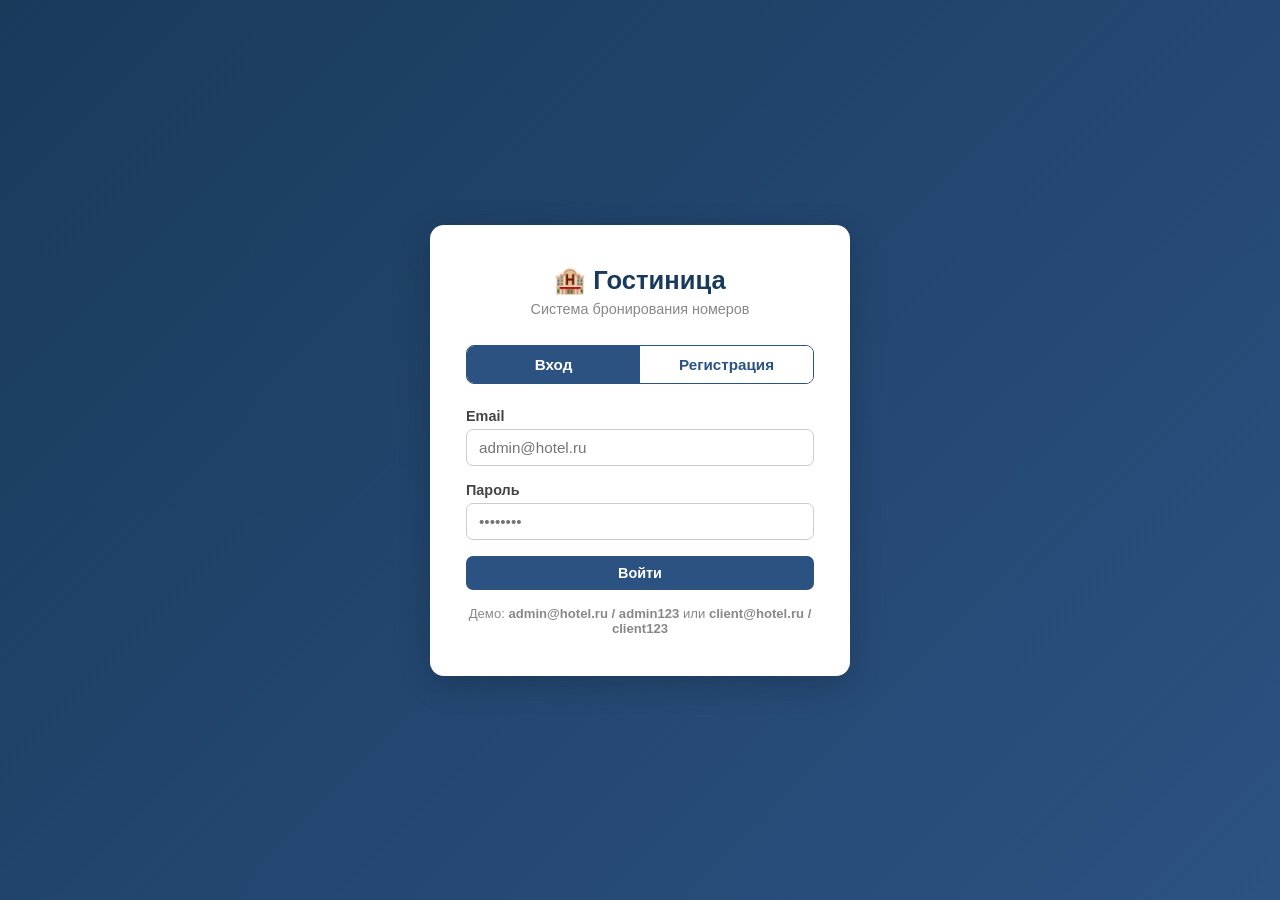
==== hotel/admin.html @ 2d4e582e "Add hotel booking system and DFD diagrams" ====
<!DOCTYPE html>
<html lang="ru">
<head>
  <meta charset="UTF-8">
  <meta name="viewport" content="width=device-width, initial-scale=1.0">
  <title>Панель администратора</title>
  <link rel="stylesheet" href="style.css">
</head>
<body>

<div class="header">
  <h1>🏨 Гостиница — Панель администратора</h1>
  <div class="user-info">
    <span id="user-name"></span>
    <button class="btn-logout" onclick="logout()">Выйти</button>
  </div>
</div>

<div class="nav">
  <button class="active" onclick="showPage('dashboard')">Обзор</button>
  <button onclick="showPage('rooms')">Номера</button>
  <button onclick="showPage('bookings')">Заявки на бронирование</button>
  <button onclick="showPage('clients')">Клиенты</button>
</div>

<div class="container">

  <!-- ОБЗОР -->
  <div id="page-dashboard" class="page active">
    <h2 style="margin-bottom:16px;color:#1a3a5c">Статистика</h2>
    <div class="stats">
      <div class="stat-card">
        <div class="num" id="stat-rooms">0</div>
        <div class="lbl">Всего номеров</div>
      </div>
      <div class="stat-card">
        <div class="num" id="stat-free">0</div>
        <div class="lbl">Свободно</div>
      </div>
      <div class="stat-card">
        <div class="num" id="stat-bookings">0</div>
        <div class="lbl">Заявок</div>
      </div>
      <div class="stat-card">
        <div class="num" id="stat-clients">0</div>
        <div class="lbl">Клиентов</div>
      </div>
    </div>
    <h3 style="margin-top:24px;margin-bottom:12px;color:#1a3a5c">Последние заявки</h3>
    <div class="table-wrap">
      <table>
        <thead><tr><th>Клиент</th><th>Номер</th><th>Заезд</th><th>Сумма</th><th>Статус</th></tr></thead>
        <tbody id="recent-bookings"></tbody>
      </table>
    </div>
  </div>

  <!-- НОМЕРА -->
  <div id="page-rooms" class="page">
    <div class="section-header">
      <h2>Управление номерами</h2>
      <button class="btn btn-success" onclick="openAddRoomModal()">+ Добавить номер</button>
    </div>
    <div class="table-wrap">
      <table>
        <thead><tr><th>Номер</th><th>Тип</th><th>Цена/ночь</th><th>Статус</th><th>Описание</th><th>Действия</th></tr></thead>
        <tbody id="rooms-body"></tbody>
      </table>
    </div>
  </div>

  <!-- ЗАЯВКИ -->
  <div id="page-bookings" class="page">
    <div class="section-header"><h2>Заявки на бронирование</h2></div>
    <div class="table-wrap">
      <table>
        <thead><tr><th>ID</th><th>Клиент</th><th>Телефон</th><th>Номер</th><th>Заезд</th><th>Выезд</th><th>Сумма</th><th>Статус</th><th>Действия</th></tr></thead>
        <tbody id="bookings-body"></tbody>
      </table>
    </div>
  </div>

  <!-- КЛИЕНТЫ -->
  <div id="page-clients" class="page">
    <div class="section-header"><h2>Клиенты</h2></div>
    <div class="table-wrap">
      <table>
        <thead><tr><th>ID</th><th>ФИО</th><th>Email</th><th>Телефон</th><th>Бронирований</th></tr></thead>
        <tbody id="clients-body"></tbody>
      </table>
    </div>
  </div>

</div>

<!-- МОДАЛЬНОЕ ОКНО ДОБАВЛЕНИЯ НОМЕРА -->
<div class="modal-overlay" id="room-modal">
  <div class="modal">
    <button class="modal-close" onclick="closeRoomModal()">×</button>
    <h2 id="room-modal-title">Добавить номер</h2>
    <div class="form-group">
      <label>Номер</label>
      <input type="text" id="room-number" placeholder="101" />
    </div>
    <div class="form-group">
      <label>Тип</label>
      <select id="room-type">
        <option>Стандарт</option>
        <option>Полулюкс</option>
        <option>Люкс</option>
      </select>
    </div>
    <div class="form-group">
      <label>Цена за ночь (₽)</label>
      <input type="number" id="room-price" placeholder="2500" />
    </div>
    <div class="form-group">
      <label>Описание</label>
      <textarea id="room-desc" rows="3" placeholder="Краткое описание номера"></textarea>
    </div>
    <div id="room-error" class="error-msg"></div>
    <button class="btn btn-success" style="width:100%;margin-top:8px" onclick="saveRoom()">Сохранить</button>
  </div>
</div>

<div class="toast" id="toast"></div>

<script src="db.js"></script>
<script>
  let currentUser = DB.getSession();
  let editingRoomId = null;

  if (!currentUser || currentUser.role !== 'admin') {
    location.href = 'index.html';
  }

  document.getElementById('user-name').textContent = currentUser.fio;

  function logout() { DB.clearSession(); location.href = 'index.html'; }

  function showPage(name) {
    document.querySelectorAll('.page').forEach(p => p.classList.remove('active'));
    document.querySelectorAll('.nav button').forEach(b => b.classList.remove('active'));
    document.getElementById('page-' + name).classList.add('active');
    event.target.classList.add('active');
    if (name === 'dashboard') renderDashboard();
    if (name === 'rooms') renderRooms();
    if (name === 'bookings') renderBookings();
    if (name === 'clients') renderClients();
  }

  function renderDashboard() {
    const rooms = DB.getRooms();
    const bookings = DB.getBookings();
    const clients = DB.getUsers().filter(u => u.role === 'client');

    document.getElementById('stat-rooms').textContent = rooms.length;
    document.getElementById('stat-free').textContent = rooms.filter(r => r.status === 'свободен').length;
    document.getElementById('stat-bookings').textContent = bookings.filter(b => b.status === 'ожидает').length;
    document.getElementById('stat-clients').textContent = clients.length;

    const recent = bookings.slice(-5).reverse();
    document.getElementById('recent-bookings').innerHTML = recent.length === 0
      ? '<tr><td colspan="5" style="text-align:center;color:#888">Заявок нет</td></tr>'
      : recent.map(b => {
        const client = DB.getUsers().find(u => u.id === b.userId);
        return `<tr>
          <td>${client ? client.fio : '—'}</td>
          <td>${b.roomNumber}</td>
          <td>${b.checkin}</td>
          <td>${b.total.toLocaleString()} ₽</td>
          <td><span class="badge pending">${b.status}</span></td>
        </tr>`;
      }).join('');
  }

  function renderRooms() {
    const rooms = DB.getRooms();
    const tbody = document.getElementById('rooms-body');
    tbody.innerHTML = rooms.map(r => `<tr>
      <td>${r.number}</td>
      <td>${r.type}</td>
      <td>${r.price.toLocaleString()} ₽</td>
      <td><span class="badge ${r.status === 'свободен' ? 'free' : 'busy'}">${r.status}</span></td>
      <td>${r.description || '—'}</td>
      <td>
        <button class="btn btn-warning btn-sm" onclick="editRoom(${r.id})">Изменить</button>
        <button class="btn btn-danger btn-sm" onclick="deleteRoom(${r.id})">Удалить</button>
      </td>
    </tr>`).join('');
  }

  function openAddRoomModal() {
    editingRoomId = null;
    document.getElementById('room-modal-title').textContent = 'Добавить номер';
    document.getElementById('room-number').value = '';
    document.getElementById('room-type').value = 'Стандарт';
    document.getElementById('room-price').value = '';
    document.getElementById('room-desc').value = '';
    document.getElementById('room-error').textContent = '';
    document.getElementById('room-modal').classList.add('open');
  }

  function editRoom(id) {
    const room = DB.getRooms().find(r => r.id === id);
    editingRoomId = id;
    document.getElementById('room-modal-title').textContent = 'Редактировать номер';
    document.getElementById('room-number').value = room.number;
    document.getElementById('room-type').value = room.type;
    document.getElementById('room-price').value = room.price;
    document.getElementById('room-desc').value = room.description || '';
    document.getElementById('room-error').textContent = '';
    document.getElementById('room-modal').classList.add('open');
  }

  function closeRoomModal() {
    document.getElementById('room-modal').classList.remove('open');
    editingRoomId = null;
  }

  function saveRoom() {
    const number = document.getElementById('room-number').value.trim();
    const type = document.getElementById('room-type').value;
    const price = parseInt(document.getElementById('room-price').value);
    const desc = document.getElementById('room-desc').value.trim();
    const err = document.getElementById('room-error');

    if (!number || !price || price <= 0) { err.textContent = 'Заполните все поля корректно'; return; }

    if (editingRoomId) {
      DB.updateRoom(editingRoomId, { number, type, price, description: desc });
      showToast('Номер обновлён');
    } else {
      DB.addRoom({ number, type, price, description: desc });
      showToast('Номер добавлен');
    }

    closeRoomModal();
    renderRooms();
  }

  function deleteRoom(id) {
    if (!confirm('Удалить номер?')) return;
    DB.deleteRoom(id);
    renderRooms();
    showToast('Номер удалён');
  }

  function renderBookings() {
    const bookings = DB.getBookings();
    const tbody = document.getElementById('bookings-body');
    if (bookings.length === 0) {
      tbody.innerHTML = '<tr><td colspan="9" style="text-align:center;color:#888">Заявок нет</td></tr>';
      return;
    }
    tbody.innerHTML = bookings.reverse().map(b => {
      const client = DB.getUsers().find(u => u.id === b.userId);
      const canApprove = b.status === 'ожидает';
      return `<tr>
        <td>${b.id}</td>
        <td>${client ? client.fio : '—'}</td>
        <td>${client ? client.phone : '—'}</td>
        <td>${b.roomNumber}</td>
        <td>${b.checkin}</td>
        <td>${b.checkout}</td>
        <td>${b.total.toLocaleString()} ₽</td>
        <td><span class="badge ${b.status === 'подтверждено' ? 'free' : b.status === 'отменено' || b.status === 'отклонено' ? 'busy' : 'pending'}">${b.status}</span></td>
        <td>
          ${canApprove ? `
            <button class="btn btn-success btn-sm" onclick="approveBooking(${b.id})">Подтвердить</button>
            <button class="btn btn-danger btn-sm" onclick="rejectBooking(${b.id})">Отклонить</button>
          ` : '—'}
        </td>
      </tr>`;
    }).join('');
  }

  function approveBooking(id) {
    const booking = DB.getBookings().find(b => b.id === id);
    DB.updateBooking(id, { status: 'подтверждено' });
    DB.updateRoom(booking.roomId, { status: 'занят' });
    DB.addNotification(booking.userId, `Ваша заявка на номер ${booking.roomNumber} подтверждена!`);
    renderBookings();
    showToast('Заявка подтверждена');
  }

  function rejectBooking(id) {
    const booking = DB.getBookings().find(b => b.id === id);
    DB.updateBooking(id, { status: 'отклонено' });
    DB.addNotification(booking.userId, `Ваша заявка на номер ${booking.roomNumber} отклонена.`);
    renderBookings();
    showToast('Заявка отклонена');
  }

  function renderClients() {
    const clients = DB.getUsers().filter(u => u.role === 'client');
    const bookings = DB.getBookings();
    const tbody = document.getElementById('clients-body');
    tbody.innerHTML = clients.map(c => {
      const count = bookings.filter(b => b.userId === c.id).length;
      return `<tr>
        <td>${c.id}</td>
        <td>${c.fio}</td>
        <td>${c.email}</td>
        <td>${c.phone || '—'}</td>
        <td>${count}</td>
      </tr>`;
    }).join('');
  }

  function showToast(msg) {
    const t = document.getElementById('toast');
    t.textContent = msg;
    t.classList.add('show');
    setTimeout(() => t.classList.remove('show'), 3000);
  }

  // Инициализация
  renderDashboard();

  // Обновление при фокусе
  window.addEventListener('focus', () => {
    if (document.getElementById('page-dashboard').classList.contains('active')) renderDashboard();
    if (document.getElementById('page-bookings').classList.contains('active')) renderBookings();
  });
</script>
</body>
</html>
---- hotel/style.css ----
* { margin: 0; padding: 0; box-sizing: border-box; }

body {
  font-family: 'Segoe UI', Arial, sans-serif;
  background: #f0f4f8;
  color: #222;
  min-height: 100vh;
}

/* ===== ШАПКА ===== */
.header {
  background: #1a3a5c;
  color: #fff;
  padding: 14px 30px;
  display: flex;
  align-items: center;
  justify-content: space-between;
}
.header h1 { font-size: 1.3em; letter-spacing: 1px; }
.header .user-info { display: flex; align-items: center; gap: 14px; font-size: 0.95em; }
.header .user-info span { opacity: 0.85; }
.btn-logout {
  background: #e74c3c; color: #fff; border: none;
  padding: 6px 16px; border-radius: 6px; cursor: pointer; font-size: 0.9em;
}
.btn-logout:hover { background: #c0392b; }

/* ===== НАВИГАЦИЯ ===== */
.nav {
  background: #2c5282;
  display: flex;
  gap: 4px;
  padding: 0 20px;
}
.nav button {
  background: none; border: none; color: #a0c4ff;
  padding: 12px 20px; cursor: pointer; font-size: 0.95em;
  border-bottom: 3px solid transparent; transition: all 0.2s;
}
.nav button:hover { color: #fff; }
.nav button.active { color: #fff; border-bottom-color: #63b3ed; }

/* ===== КОНТЕНТ ===== */
.container { max-width: 1100px; margin: 30px auto; padding: 0 20px; }
.page { display: none; }
.page.active { display: block; }

/* ===== КАРТОЧКИ НОМЕРОВ ===== */
.rooms-grid {
  display: grid;
  grid-template-columns: repeat(auto-fill, minmax(260px, 1fr));
  gap: 20px;
  margin-top: 20px;
}
.room-card {
  background: #fff;
  border-radius: 10px;
  box-shadow: 0 2px 10px rgba(0,0,0,0.08);
  padding: 20px;
  transition: transform 0.2s;
}
.room-card:hover { transform: translateY(-3px); }
.room-card h3 { font-size: 1.1em; color: #1a3a5c; margin-bottom: 8px; }
.room-card .price { font-size: 1.3em; font-weight: bold; color: #27ae60; margin: 8px 0; }
.room-card .type { color: #666; font-size: 0.9em; margin-bottom: 6px; }
.room-card .desc { color: #888; font-size: 0.85em; margin-bottom: 12px; }
.badge {
  display: inline-block; padding: 3px 10px; border-radius: 20px;
  font-size: 0.8em; font-weight: bold; margin-bottom: 10px;
}
.badge.free { background: #d4edda; color: #155724; }
.badge.busy { background: #f8d7da; color: #721c24; }
.badge.pending { background: #fff3cd; color: #856404; }

/* ===== КНОПКИ ===== */
.btn {
  padding: 9px 20px; border: none; border-radius: 7px;
  cursor: pointer; font-size: 0.9em; font-weight: 600; transition: all 0.2s;
}
.btn-primary { background: #2c5282; color: #fff; }
.btn-primary:hover { background: #1a3a5c; }
.btn-success { background: #27ae60; color: #fff; }
.btn-success:hover { background: #1e8449; }
.btn-danger { background: #e74c3c; color: #fff; }
.btn-danger:hover { background: #c0392b; }
.btn-warning { background: #f39c12; color: #fff; }
.btn-warning:hover { background: #d68910; }
.btn-sm { padding: 5px 12px; font-size: 0.82em; }

/* ===== ФОРМЫ ===== */
.form-group { margin-bottom: 16px; }
.form-group label { display: block; margin-bottom: 5px; font-weight: 600; color: #444; font-size: 0.9em; }
.form-group input, .form-group select, .form-group textarea {
  width: 100%; padding: 9px 12px; border: 1.5px solid #ccc;
  border-radius: 7px; font-size: 0.95em; transition: border 0.2s;
}
.form-group input:focus, .form-group select:focus {
  outline: none; border-color: #2c5282;
}

/* ===== ТАБЛИЦЫ ===== */
.table-wrap { overflow-x: auto; margin-top: 16px; }
table { width: 100%; border-collapse: collapse; background: #fff; border-radius: 10px; overflow: hidden; box-shadow: 0 2px 8px rgba(0,0,0,0.07); }
th { background: #2c5282; color: #fff; padding: 12px 14px; text-align: left; font-size: 0.9em; }
td { padding: 11px 14px; border-bottom: 1px solid #f0f0f0; font-size: 0.9em; }
tr:last-child td { border-bottom: none; }
tr:hover td { background: #f7faff; }

/* ===== МОДАЛЬНОЕ ОКНО ===== */
.modal-overlay {
  display: none; position: fixed; inset: 0;
  background: rgba(0,0,0,0.5); z-index: 1000;
  align-items: center; justify-content: center;
}
.modal-overlay.open { display: flex; }
.modal {
  background: #fff; border-radius: 12px;
  padding: 30px; width: 100%; max-width: 460px;
  box-shadow: 0 8px 32px rgba(0,0,0,0.18);
  position: relative;
}
.modal h2 { margin-bottom: 20px; color: #1a3a5c; }
.modal-close {
  position: absolute; top: 14px; right: 18px;
  background: none; border: none; font-size: 1.4em;
  cursor: pointer; color: #888;
}

/* ===== СТРАНИЦА ВХОДА ===== */
.login-wrap {
  min-height: 100vh; display: flex;
  align-items: center; justify-content: center;
  background: linear-gradient(135deg, #1a3a5c 0%, #2c5282 100%);
}
.login-box {
  background: #fff; border-radius: 14px;
  padding: 40px 36px; width: 100%; max-width: 420px;
  box-shadow: 0 8px 32px rgba(0,0,0,0.2);
}
.login-box h1 { text-align: center; color: #1a3a5c; margin-bottom: 6px; font-size: 1.6em; }
.login-box .subtitle { text-align: center; color: #888; margin-bottom: 28px; font-size: 0.9em; }
.tabs { display: flex; gap: 0; margin-bottom: 24px; border-radius: 8px; overflow: hidden; border: 1.5px solid #2c5282; }
.tabs button {
  flex: 1; padding: 10px; border: none; background: #fff;
  color: #2c5282; font-weight: 600; cursor: pointer; font-size: 0.95em;
}
.tabs button.active { background: #2c5282; color: #fff; }
.error-msg { color: #e74c3c; font-size: 0.88em; margin-top: 8px; text-align: center; }
.success-msg { color: #27ae60; font-size: 0.88em; margin-top: 8px; text-align: center; }

/* ===== УВЕДОМЛЕНИЯ ===== */
.notif-badge {
  background: #e74c3c; color: #fff; border-radius: 50%;
  width: 18px; height: 18px; font-size: 0.7em;
  display: inline-flex; align-items: center; justify-content: center;
  margin-left: 4px; vertical-align: middle;
}
.notif-item {
  background: #fff; border-radius: 8px; padding: 12px 16px;
  margin-bottom: 10px; box-shadow: 0 1px 4px rgba(0,0,0,0.07);
  border-left: 4px solid #2c5282;
}
.notif-item.unread { border-left-color: #e74c3c; background: #fff8f8; }
.notif-item .notif-date { font-size: 0.78em; color: #aaa; margin-top: 4px; }

/* ===== СЕКЦИИ ===== */
.section-header {
  display: flex; align-items: center; justify-content: space-between;
  margin-bottom: 16px;
}
.section-header h2 { color: #1a3a5c; font-size: 1.2em; }

.info-card {
  background: #fff; border-radius: 10px; padding: 20px;
  box-shadow: 0 2px 8px rgba(0,0,0,0.07); margin-bottom: 16px;
}
.info-card p { margin-bottom: 8px; font-size: 0.95em; }
.info-card strong { color: #1a3a5c; }

.stats { display: flex; gap: 16px; flex-wrap: wrap; margin-bottom: 24px; }
.stat-card {
  background: #fff; border-radius: 10px; padding: 18px 24px;
  box-shadow: 0 2px 8px rgba(0,0,0,0.07); flex: 1; min-width: 140px; text-align: center;
}
.stat-card .num { font-size: 2em; font-weight: bold; color: #2c5282; }
.stat-card .lbl { font-size: 0.85em; color: #888; margin-top: 4px; }

.toast {
  position: fixed; bottom: 30px; right: 30px;
  background: #1a3a5c; color: #fff; padding: 14px 24px;
  border-radius: 10px; box-shadow: 0 4px 16px rgba(0,0,0,0.2);
  z-index: 9999; font-size: 0.95em; opacity: 0;
  transition: opacity 0.3s; pointer-events: none;
}
.toast.show { opacity: 1; }
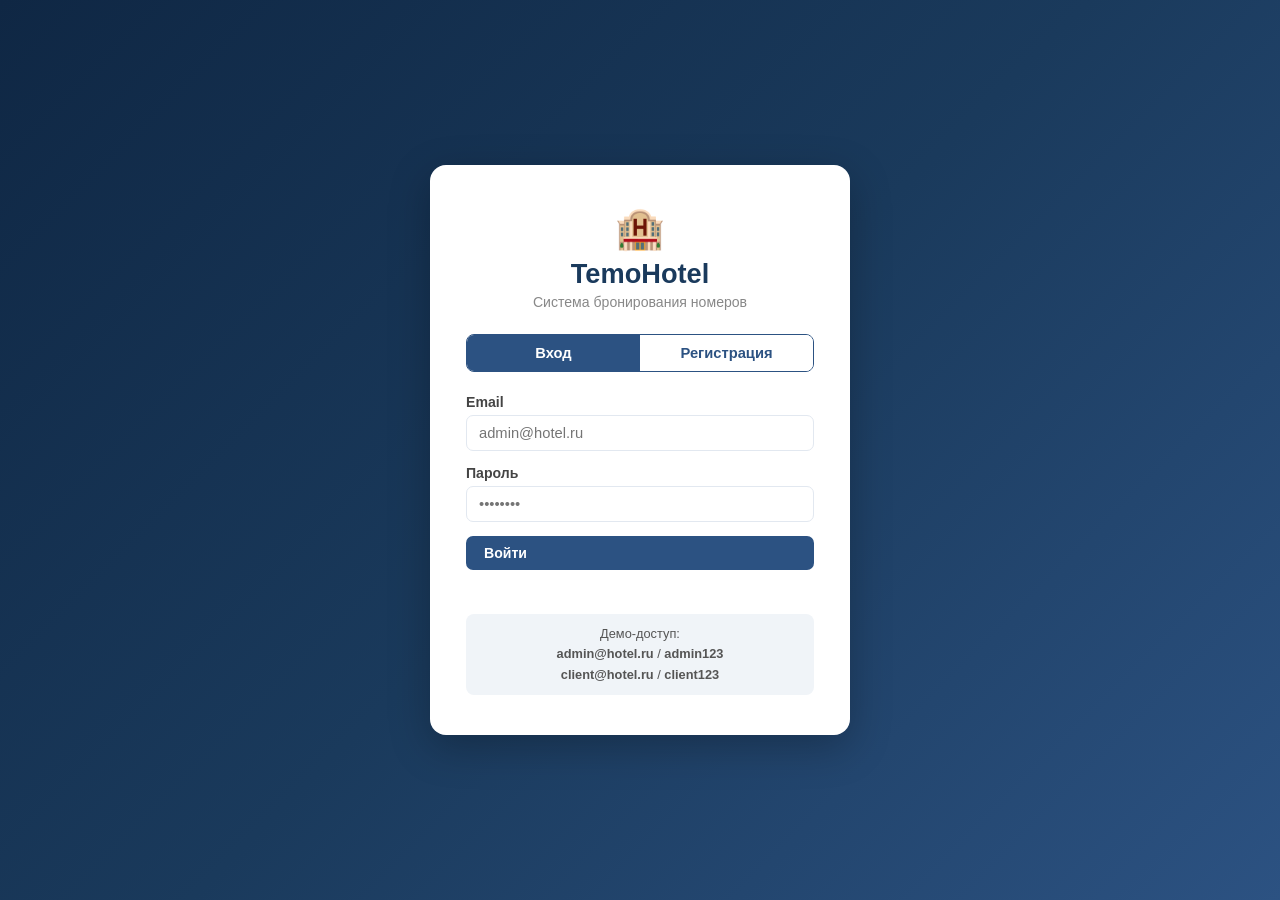
==== commit 94f18678: "TemoHotel: full responsive design, mobile adaptation" ====
--- a/hotel/admin.html
+++ b/hotel/admin.html
@@ -3,13 +3,13 @@
 <head>
   <meta charset="UTF-8">
   <meta name="viewport" content="width=device-width, initial-scale=1.0">
-  <title>Панель администратора</title>
+  <title>TemoHotel — Администратор</title>
   <link rel="stylesheet" href="style.css">
 </head>
 <body>
 
 <div class="header">
-  <h1>🏨 Гостиница — Панель администратора</h1>
+  <h1><span class="logo-icon">🏨</span>TemoHotel — Администратор</h1>
   <div class="user-info">
     <span id="user-name"></span>
     <button class="btn-logout" onclick="logout()">Выйти</button>
@@ -183,10 +183,10 @@
       <td>${r.price.toLocaleString()} ₽</td>
       <td><span class="badge ${r.status === 'свободен' ? 'free' : 'busy'}">${r.status}</span></td>
       <td>${r.description || '—'}</td>
-      <td>
+      <td><div class="td-actions">
         <button class="btn btn-warning btn-sm" onclick="editRoom(${r.id})">Изменить</button>
         <button class="btn btn-danger btn-sm" onclick="deleteRoom(${r.id})">Удалить</button>
-      </td>
+      </div></td>
     </tr>`).join('');
   }
 
@@ -265,12 +265,12 @@
         <td>${b.checkout}</td>
         <td>${b.total.toLocaleString()} ₽</td>
         <td><span class="badge ${b.status === 'подтверждено' ? 'free' : b.status === 'отменено' || b.status === 'отклонено' ? 'busy' : 'pending'}">${b.status}</span></td>
-        <td>
+        <td><div class="td-actions">
           ${canApprove ? `
-            <button class="btn btn-success btn-sm" onclick="approveBooking(${b.id})">Подтвердить</button>
-            <button class="btn btn-danger btn-sm" onclick="rejectBooking(${b.id})">Отклонить</button>
+            <button class="btn btn-success btn-sm" onclick="approveBooking(${b.id})">✓ Подтвердить</button>
+            <button class="btn btn-danger btn-sm" onclick="rejectBooking(${b.id})">✗ Отклонить</button>
           ` : '—'}
-        </td>
+        </div></td>
       </tr>`;
     }).join('');
   }
--- a/hotel/style.css
+++ b/hotel/style.css
@@ -1,72 +1,146 @@
 * { margin: 0; padding: 0; box-sizing: border-box; }
+
+:root {
+  --primary: #1a3a5c;
+  --primary-light: #2c5282;
+  --accent: #63b3ed;
+  --success: #27ae60;
+  --danger: #e74c3c;
+  --warning: #f39c12;
+  --bg: #f0f4f8;
+  --card: #ffffff;
+  --text: #222;
+  --text-muted: #888;
+  --border: #e2e8f0;
+  --radius: 10px;
+  --shadow: 0 2px 12px rgba(0,0,0,0.08);
+}
+
+html { font-size: 16px; }
 
 body {
   font-family: 'Segoe UI', Arial, sans-serif;
-  background: #f0f4f8;
-  color: #222;
+  background: var(--bg);
+  color: var(--text);
   min-height: 100vh;
+  overflow-x: hidden;
 }
 
 /* ===== ШАПКА ===== */
 .header {
-  background: #1a3a5c;
+  background: var(--primary);
   color: #fff;
-  padding: 14px 30px;
+  padding: 12px 20px;
   display: flex;
   align-items: center;
   justify-content: space-between;
-}
-.header h1 { font-size: 1.3em; letter-spacing: 1px; }
-.header .user-info { display: flex; align-items: center; gap: 14px; font-size: 0.95em; }
-.header .user-info span { opacity: 0.85; }
+  flex-wrap: wrap;
+  gap: 10px;
+  position: sticky;
+  top: 0;
+  z-index: 100;
+  box-shadow: 0 2px 8px rgba(0,0,0,0.2);
+}
+.header h1 {
+  font-size: clamp(0.95em, 2.5vw, 1.3em);
+  letter-spacing: 0.5px;
+  white-space: nowrap;
+}
+.header .logo-icon { font-size: 1.3em; margin-right: 6px; }
+.header .user-info {
+  display: flex;
+  align-items: center;
+  gap: 10px;
+  flex-wrap: wrap;
+}
+.header .user-info span {
+  opacity: 0.85;
+  font-size: clamp(0.78em, 2vw, 0.95em);
+  max-width: 160px;
+  overflow: hidden;
+  text-overflow: ellipsis;
+  white-space: nowrap;
+}
 .btn-logout {
-  background: #e74c3c; color: #fff; border: none;
-  padding: 6px 16px; border-radius: 6px; cursor: pointer; font-size: 0.9em;
+  background: var(--danger);
+  color: #fff;
+  border: none;
+  padding: 6px 14px;
+  border-radius: 6px;
+  cursor: pointer;
+  font-size: 0.85em;
+  white-space: nowrap;
+  transition: background 0.2s;
 }
 .btn-logout:hover { background: #c0392b; }
 
 /* ===== НАВИГАЦИЯ ===== */
 .nav {
-  background: #2c5282;
-  display: flex;
-  gap: 4px;
-  padding: 0 20px;
-}
+  background: var(--primary-light);
+  display: flex;
+  flex-wrap: wrap;
+  gap: 2px;
+  padding: 0 12px;
+  overflow-x: auto;
+  -webkit-overflow-scrolling: touch;
+}
+.nav::-webkit-scrollbar { height: 3px; }
+.nav::-webkit-scrollbar-thumb { background: var(--accent); border-radius: 2px; }
 .nav button {
-  background: none; border: none; color: #a0c4ff;
-  padding: 12px 20px; cursor: pointer; font-size: 0.95em;
-  border-bottom: 3px solid transparent; transition: all 0.2s;
+  background: none;
+  border: none;
+  color: #a0c4ff;
+  padding: 11px 16px;
+  cursor: pointer;
+  font-size: clamp(0.78em, 2vw, 0.92em);
+  border-bottom: 3px solid transparent;
+  transition: all 0.2s;
+  white-space: nowrap;
+  flex-shrink: 0;
 }
 .nav button:hover { color: #fff; }
-.nav button.active { color: #fff; border-bottom-color: #63b3ed; }
+.nav button.active { color: #fff; border-bottom-color: var(--accent); }
 
 /* ===== КОНТЕНТ ===== */
-.container { max-width: 1100px; margin: 30px auto; padding: 0 20px; }
+.container {
+  max-width: 1100px;
+  margin: 24px auto;
+  padding: 0 16px;
+}
 .page { display: none; }
 .page.active { display: block; }
 
 /* ===== КАРТОЧКИ НОМЕРОВ ===== */
 .rooms-grid {
   display: grid;
-  grid-template-columns: repeat(auto-fill, minmax(260px, 1fr));
-  gap: 20px;
-  margin-top: 20px;
+  grid-template-columns: repeat(auto-fill, minmax(240px, 1fr));
+  gap: 16px;
+  margin-top: 16px;
 }
 .room-card {
-  background: #fff;
-  border-radius: 10px;
-  box-shadow: 0 2px 10px rgba(0,0,0,0.08);
-  padding: 20px;
-  transition: transform 0.2s;
-}
-.room-card:hover { transform: translateY(-3px); }
-.room-card h3 { font-size: 1.1em; color: #1a3a5c; margin-bottom: 8px; }
-.room-card .price { font-size: 1.3em; font-weight: bold; color: #27ae60; margin: 8px 0; }
-.room-card .type { color: #666; font-size: 0.9em; margin-bottom: 6px; }
-.room-card .desc { color: #888; font-size: 0.85em; margin-bottom: 12px; }
+  background: var(--card);
+  border-radius: var(--radius);
+  box-shadow: var(--shadow);
+  padding: 18px;
+  transition: transform 0.2s, box-shadow 0.2s;
+  display: flex;
+  flex-direction: column;
+  gap: 6px;
+}
+.room-card:hover { transform: translateY(-3px); box-shadow: 0 6px 20px rgba(0,0,0,0.12); }
+.room-card h3 { font-size: 1.05em; color: var(--primary); }
+.room-card .price { font-size: 1.2em; font-weight: bold; color: var(--success); }
+.room-card .type { color: #666; font-size: 0.88em; }
+.room-card .desc { color: var(--text-muted); font-size: 0.83em; flex: 1; }
+.room-card .card-footer { margin-top: 8px; }
+
+/* ===== БЕЙДЖИ ===== */
 .badge {
-  display: inline-block; padding: 3px 10px; border-radius: 20px;
-  font-size: 0.8em; font-weight: bold; margin-bottom: 10px;
+  display: inline-block;
+  padding: 3px 10px;
+  border-radius: 20px;
+  font-size: 0.78em;
+  font-weight: bold;
 }
 .badge.free { background: #d4edda; color: #155724; }
 .badge.busy { background: #f8d7da; color: #721c24; }
@@ -74,122 +148,400 @@
 
 /* ===== КНОПКИ ===== */
 .btn {
-  padding: 9px 20px; border: none; border-radius: 7px;
-  cursor: pointer; font-size: 0.9em; font-weight: 600; transition: all 0.2s;
-}
-.btn-primary { background: #2c5282; color: #fff; }
-.btn-primary:hover { background: #1a3a5c; }
-.btn-success { background: #27ae60; color: #fff; }
-.btn-success:hover { background: #1e8449; }
-.btn-danger { background: #e74c3c; color: #fff; }
-.btn-danger:hover { background: #c0392b; }
-.btn-warning { background: #f39c12; color: #fff; }
-.btn-warning:hover { background: #d68910; }
-.btn-sm { padding: 5px 12px; font-size: 0.82em; }
+  padding: 9px 18px;
+  border: none;
+  border-radius: 7px;
+  cursor: pointer;
+  font-size: 0.88em;
+  font-weight: 600;
+  transition: all 0.2s;
+  white-space: nowrap;
+  display: inline-flex;
+  align-items: center;
+  gap: 5px;
+}
+.btn:disabled { opacity: 0.5; cursor: not-allowed; }
+.btn-primary { background: var(--primary-light); color: #fff; }
+.btn-primary:hover:not(:disabled) { background: var(--primary); }
+.btn-success { background: var(--success); color: #fff; }
+.btn-success:hover:not(:disabled) { background: #1e8449; }
+.btn-danger { background: var(--danger); color: #fff; }
+.btn-danger:hover:not(:disabled) { background: #c0392b; }
+.btn-warning { background: var(--warning); color: #fff; }
+.btn-warning:hover:not(:disabled) { background: #d68910; }
+.btn-sm { padding: 5px 11px; font-size: 0.8em; }
+.btn-block { width: 100%; justify-content: center; }
 
 /* ===== ФОРМЫ ===== */
-.form-group { margin-bottom: 16px; }
-.form-group label { display: block; margin-bottom: 5px; font-weight: 600; color: #444; font-size: 0.9em; }
-.form-group input, .form-group select, .form-group textarea {
-  width: 100%; padding: 9px 12px; border: 1.5px solid #ccc;
-  border-radius: 7px; font-size: 0.95em; transition: border 0.2s;
-}
-.form-group input:focus, .form-group select:focus {
-  outline: none; border-color: #2c5282;
+.form-group { margin-bottom: 14px; }
+.form-group label {
+  display: block;
+  margin-bottom: 5px;
+  font-weight: 600;
+  color: #444;
+  font-size: 0.88em;
+}
+.form-group input,
+.form-group select,
+.form-group textarea {
+  width: 100%;
+  padding: 9px 12px;
+  border: 1.5px solid var(--border);
+  border-radius: 7px;
+  font-size: 0.92em;
+  transition: border 0.2s;
+  background: #fff;
+  color: var(--text);
+}
+.form-group input:focus,
+.form-group select:focus,
+.form-group textarea:focus {
+  outline: none;
+  border-color: var(--primary-light);
+  box-shadow: 0 0 0 3px rgba(44,82,130,0.1);
+}
+.form-row {
+  display: grid;
+  grid-template-columns: 1fr 1fr;
+  gap: 12px;
 }
 
 /* ===== ТАБЛИЦЫ ===== */
-.table-wrap { overflow-x: auto; margin-top: 16px; }
-table { width: 100%; border-collapse: collapse; background: #fff; border-radius: 10px; overflow: hidden; box-shadow: 0 2px 8px rgba(0,0,0,0.07); }
-th { background: #2c5282; color: #fff; padding: 12px 14px; text-align: left; font-size: 0.9em; }
-td { padding: 11px 14px; border-bottom: 1px solid #f0f0f0; font-size: 0.9em; }
+.table-wrap {
+  overflow-x: auto;
+  margin-top: 14px;
+  border-radius: var(--radius);
+  box-shadow: var(--shadow);
+  -webkit-overflow-scrolling: touch;
+}
+.table-wrap::-webkit-scrollbar { height: 5px; }
+.table-wrap::-webkit-scrollbar-thumb { background: var(--accent); border-radius: 3px; }
+table {
+  width: 100%;
+  border-collapse: collapse;
+  background: var(--card);
+  min-width: 500px;
+}
+th {
+  background: var(--primary-light);
+  color: #fff;
+  padding: 11px 13px;
+  text-align: left;
+  font-size: 0.85em;
+  white-space: nowrap;
+}
+td {
+  padding: 10px 13px;
+  border-bottom: 1px solid var(--border);
+  font-size: 0.85em;
+  vertical-align: middle;
+}
 tr:last-child td { border-bottom: none; }
 tr:hover td { background: #f7faff; }
+.td-actions { display: flex; gap: 6px; flex-wrap: wrap; }
 
 /* ===== МОДАЛЬНОЕ ОКНО ===== */
 .modal-overlay {
-  display: none; position: fixed; inset: 0;
-  background: rgba(0,0,0,0.5); z-index: 1000;
-  align-items: center; justify-content: center;
+  display: none;
+  position: fixed;
+  inset: 0;
+  background: rgba(0,0,0,0.55);
+  z-index: 1000;
+  align-items: center;
+  justify-content: center;
+  padding: 16px;
 }
 .modal-overlay.open { display: flex; }
 .modal {
-  background: #fff; border-radius: 12px;
-  padding: 30px; width: 100%; max-width: 460px;
-  box-shadow: 0 8px 32px rgba(0,0,0,0.18);
+  background: var(--card);
+  border-radius: 14px;
+  padding: 28px 24px;
+  width: 100%;
+  max-width: 460px;
+  max-height: 90vh;
+  overflow-y: auto;
+  box-shadow: 0 8px 32px rgba(0,0,0,0.2);
   position: relative;
 }
-.modal h2 { margin-bottom: 20px; color: #1a3a5c; }
+.modal h2 { margin-bottom: 18px; color: var(--primary); font-size: 1.15em; }
 .modal-close {
-  position: absolute; top: 14px; right: 18px;
-  background: none; border: none; font-size: 1.4em;
-  cursor: pointer; color: #888;
-}
+  position: absolute;
+  top: 12px;
+  right: 16px;
+  background: none;
+  border: none;
+  font-size: 1.5em;
+  cursor: pointer;
+  color: var(--text-muted);
+  line-height: 1;
+  padding: 4px;
+}
+.modal-close:hover { color: var(--danger); }
 
 /* ===== СТРАНИЦА ВХОДА ===== */
 .login-wrap {
-  min-height: 100vh; display: flex;
-  align-items: center; justify-content: center;
-  background: linear-gradient(135deg, #1a3a5c 0%, #2c5282 100%);
+  min-height: 100vh;
+  display: flex;
+  align-items: center;
+  justify-content: center;
+  background: linear-gradient(135deg, #0f2744 0%, #1a3a5c 50%, #2c5282 100%);
+  padding: 20px;
 }
 .login-box {
-  background: #fff; border-radius: 14px;
-  padding: 40px 36px; width: 100%; max-width: 420px;
-  box-shadow: 0 8px 32px rgba(0,0,0,0.2);
-}
-.login-box h1 { text-align: center; color: #1a3a5c; margin-bottom: 6px; font-size: 1.6em; }
-.login-box .subtitle { text-align: center; color: #888; margin-bottom: 28px; font-size: 0.9em; }
-.tabs { display: flex; gap: 0; margin-bottom: 24px; border-radius: 8px; overflow: hidden; border: 1.5px solid #2c5282; }
+  background: var(--card);
+  border-radius: 16px;
+  padding: clamp(24px, 5vw, 40px) clamp(20px, 5vw, 36px);
+  width: 100%;
+  max-width: 420px;
+  box-shadow: 0 12px 40px rgba(0,0,0,0.25);
+}
+.login-logo {
+  text-align: center;
+  margin-bottom: 6px;
+  font-size: 2.5em;
+}
+.login-box h1 {
+  text-align: center;
+  color: var(--primary);
+  margin-bottom: 4px;
+  font-size: clamp(1.3em, 4vw, 1.7em);
+}
+.login-box .subtitle {
+  text-align: center;
+  color: var(--text-muted);
+  margin-bottom: 24px;
+  font-size: 0.88em;
+}
+.tabs {
+  display: flex;
+  margin-bottom: 22px;
+  border-radius: 8px;
+  overflow: hidden;
+  border: 1.5px solid var(--primary-light);
+}
 .tabs button {
-  flex: 1; padding: 10px; border: none; background: #fff;
-  color: #2c5282; font-weight: 600; cursor: pointer; font-size: 0.95em;
-}
-.tabs button.active { background: #2c5282; color: #fff; }
-.error-msg { color: #e74c3c; font-size: 0.88em; margin-top: 8px; text-align: center; }
-.success-msg { color: #27ae60; font-size: 0.88em; margin-top: 8px; text-align: center; }
+  flex: 1;
+  padding: 10px;
+  border: none;
+  background: #fff;
+  color: var(--primary-light);
+  font-weight: 600;
+  cursor: pointer;
+  font-size: 0.92em;
+  transition: all 0.2s;
+}
+.tabs button.active { background: var(--primary-light); color: #fff; }
+.error-msg { color: var(--danger); font-size: 0.85em; margin-top: 8px; text-align: center; min-height: 20px; }
+.success-msg { color: var(--success); font-size: 0.85em; margin-top: 8px; text-align: center; }
+.demo-hint {
+  margin-top: 16px;
+  padding: 10px 14px;
+  background: #f0f4f8;
+  border-radius: 8px;
+  font-size: 0.8em;
+  color: #555;
+  text-align: center;
+  line-height: 1.6;
+}
 
 /* ===== УВЕДОМЛЕНИЯ ===== */
 .notif-badge {
-  background: #e74c3c; color: #fff; border-radius: 50%;
-  width: 18px; height: 18px; font-size: 0.7em;
-  display: inline-flex; align-items: center; justify-content: center;
-  margin-left: 4px; vertical-align: middle;
+  background: var(--danger);
+  color: #fff;
+  border-radius: 50%;
+  width: 18px;
+  height: 18px;
+  font-size: 0.68em;
+  display: inline-flex;
+  align-items: center;
+  justify-content: center;
+  margin-left: 4px;
+  vertical-align: middle;
+  font-weight: bold;
 }
 .notif-item {
-  background: #fff; border-radius: 8px; padding: 12px 16px;
-  margin-bottom: 10px; box-shadow: 0 1px 4px rgba(0,0,0,0.07);
-  border-left: 4px solid #2c5282;
-}
-.notif-item.unread { border-left-color: #e74c3c; background: #fff8f8; }
-.notif-item .notif-date { font-size: 0.78em; color: #aaa; margin-top: 4px; }
+  background: var(--card);
+  border-radius: 8px;
+  padding: 12px 16px;
+  margin-bottom: 10px;
+  box-shadow: var(--shadow);
+  border-left: 4px solid var(--primary-light);
+}
+.notif-item.unread { border-left-color: var(--danger); background: #fff8f8; }
+.notif-item .notif-text { font-size: 0.9em; line-height: 1.5; }
+.notif-item .notif-date { font-size: 0.76em; color: var(--text-muted); margin-top: 5px; }
 
 /* ===== СЕКЦИИ ===== */
 .section-header {
-  display: flex; align-items: center; justify-content: space-between;
-  margin-bottom: 16px;
-}
-.section-header h2 { color: #1a3a5c; font-size: 1.2em; }
+  display: flex;
+  align-items: center;
+  justify-content: space-between;
+  flex-wrap: wrap;
+  gap: 10px;
+  margin-bottom: 14px;
+}
+.section-header h2 { color: var(--primary); font-size: clamp(1em, 3vw, 1.2em); }
+
+.filter-bar {
+  display: flex;
+  gap: 10px;
+  flex-wrap: wrap;
+  align-items: center;
+}
+.filter-bar select {
+  padding: 7px 12px;
+  border-radius: 7px;
+  border: 1.5px solid var(--border);
+  font-size: 0.88em;
+  background: #fff;
+  cursor: pointer;
+}
 
 .info-card {
-  background: #fff; border-radius: 10px; padding: 20px;
-  box-shadow: 0 2px 8px rgba(0,0,0,0.07); margin-bottom: 16px;
-}
-.info-card p { margin-bottom: 8px; font-size: 0.95em; }
-.info-card strong { color: #1a3a5c; }
-
-.stats { display: flex; gap: 16px; flex-wrap: wrap; margin-bottom: 24px; }
+  background: var(--card);
+  border-radius: var(--radius);
+  padding: 18px 20px;
+  box-shadow: var(--shadow);
+  margin-bottom: 14px;
+}
+.info-card p { margin-bottom: 8px; font-size: 0.92em; line-height: 1.5; }
+.info-card p:last-child { margin-bottom: 0; }
+.info-card strong { color: var(--primary); }
+
+/* ===== СТАТИСТИКА ===== */
+.stats {
+  display: grid;
+  grid-template-columns: repeat(auto-fit, minmax(130px, 1fr));
+  gap: 14px;
+  margin-bottom: 24px;
+}
 .stat-card {
-  background: #fff; border-radius: 10px; padding: 18px 24px;
-  box-shadow: 0 2px 8px rgba(0,0,0,0.07); flex: 1; min-width: 140px; text-align: center;
-}
-.stat-card .num { font-size: 2em; font-weight: bold; color: #2c5282; }
-.stat-card .lbl { font-size: 0.85em; color: #888; margin-top: 4px; }
-
+  background: var(--card);
+  border-radius: var(--radius);
+  padding: 16px;
+  box-shadow: var(--shadow);
+  text-align: center;
+  border-top: 3px solid var(--primary-light);
+}
+.stat-card .num {
+  font-size: clamp(1.6em, 4vw, 2.2em);
+  font-weight: bold;
+  color: var(--primary-light);
+  line-height: 1;
+}
+.stat-card .lbl { font-size: 0.8em; color: var(--text-muted); margin-top: 6px; }
+
+/* ===== ТОСТ ===== */
 .toast {
-  position: fixed; bottom: 30px; right: 30px;
-  background: #1a3a5c; color: #fff; padding: 14px 24px;
-  border-radius: 10px; box-shadow: 0 4px 16px rgba(0,0,0,0.2);
-  z-index: 9999; font-size: 0.95em; opacity: 0;
-  transition: opacity 0.3s; pointer-events: none;
-}
-.toast.show { opacity: 1; }
+  position: fixed;
+  bottom: 24px;
+  right: 24px;
+  left: 24px;
+  max-width: 360px;
+  margin: 0 auto;
+  background: var(--primary);
+  color: #fff;
+  padding: 13px 20px;
+  border-radius: 10px;
+  box-shadow: 0 4px 20px rgba(0,0,0,0.25);
+  z-index: 9999;
+  font-size: 0.9em;
+  opacity: 0;
+  transform: translateY(20px);
+  transition: opacity 0.3s, transform 0.3s;
+  pointer-events: none;
+  text-align: center;
+}
+.toast.show { opacity: 1; transform: translateY(0); }
+
+/* ===== ПУСТЫЕ СОСТОЯНИЯ ===== */
+.empty-state {
+  text-align: center;
+  padding: 40px 20px;
+  color: var(--text-muted);
+}
+.empty-state .empty-icon { font-size: 3em; margin-bottom: 12px; }
+.empty-state p { font-size: 0.95em; }
+
+/* ===== РАСЧЁТ СТОИМОСТИ ===== */
+.price-calc {
+  background: #f0fdf4;
+  border: 1.5px solid #86efac;
+  border-radius: 8px;
+  padding: 10px 14px;
+  font-weight: bold;
+  color: #166534;
+  font-size: 0.95em;
+  margin-bottom: 12px;
+}
+
+/* ===== АДАПТАЦИЯ ===== */
+
+/* Планшет */
+@media (max-width: 768px) {
+  .container { margin: 16px auto; padding: 0 12px; }
+
+  .rooms-grid { grid-template-columns: repeat(auto-fill, minmax(200px, 1fr)); gap: 12px; }
+
+  .form-row { grid-template-columns: 1fr; }
+
+  .stats { grid-template-columns: repeat(2, 1fr); }
+
+  .section-header { flex-direction: column; align-items: flex-start; }
+
+  .modal { padding: 22px 18px; }
+
+  th, td { padding: 9px 10px; font-size: 0.82em; }
+
+  .header { padding: 10px 14px; }
+  .header h1 { font-size: 0.95em; }
+
+  .nav button { padding: 10px 12px; font-size: 0.8em; }
+}
+
+/* Мобильный */
+@media (max-width: 480px) {
+  html { font-size: 15px; }
+
+  .header { padding: 10px 12px; }
+  .header h1 { font-size: 0.88em; }
+  .header .user-info span { max-width: 100px; }
+
+  .nav { padding: 0 6px; }
+  .nav button { padding: 9px 10px; font-size: 0.76em; }
+
+  .container { padding: 0 10px; margin: 12px auto; }
+
+  .rooms-grid { grid-template-columns: 1fr; }
+
+  .stats { grid-template-columns: repeat(2, 1fr); gap: 10px; }
+  .stat-card { padding: 12px; }
+  .stat-card .num { font-size: 1.6em; }
+
+  .login-box { padding: 22px 16px; }
+  .login-box h1 { font-size: 1.3em; }
+
+  .modal { padding: 20px 14px; max-height: 95vh; }
+
+  .btn { padding: 8px 14px; font-size: 0.84em; }
+  .btn-sm { padding: 5px 9px; font-size: 0.76em; }
+
+  .td-actions { flex-direction: column; gap: 4px; }
+  .td-actions .btn { width: 100%; justify-content: center; }
+
+  th, td { padding: 8px 8px; font-size: 0.78em; }
+
+  .toast { bottom: 16px; right: 12px; left: 12px; font-size: 0.85em; }
+
+  .section-header h2 { font-size: 1em; }
+
+  .filter-bar { width: 100%; }
+  .filter-bar select { flex: 1; min-width: 0; }
+}
+
+/* Очень маленькие экраны */
+@media (max-width: 360px) {
+  .nav button { padding: 8px 8px; font-size: 0.72em; }
+  .header h1 { font-size: 0.82em; }
+  .stats { grid-template-columns: 1fr 1fr; }
+}
